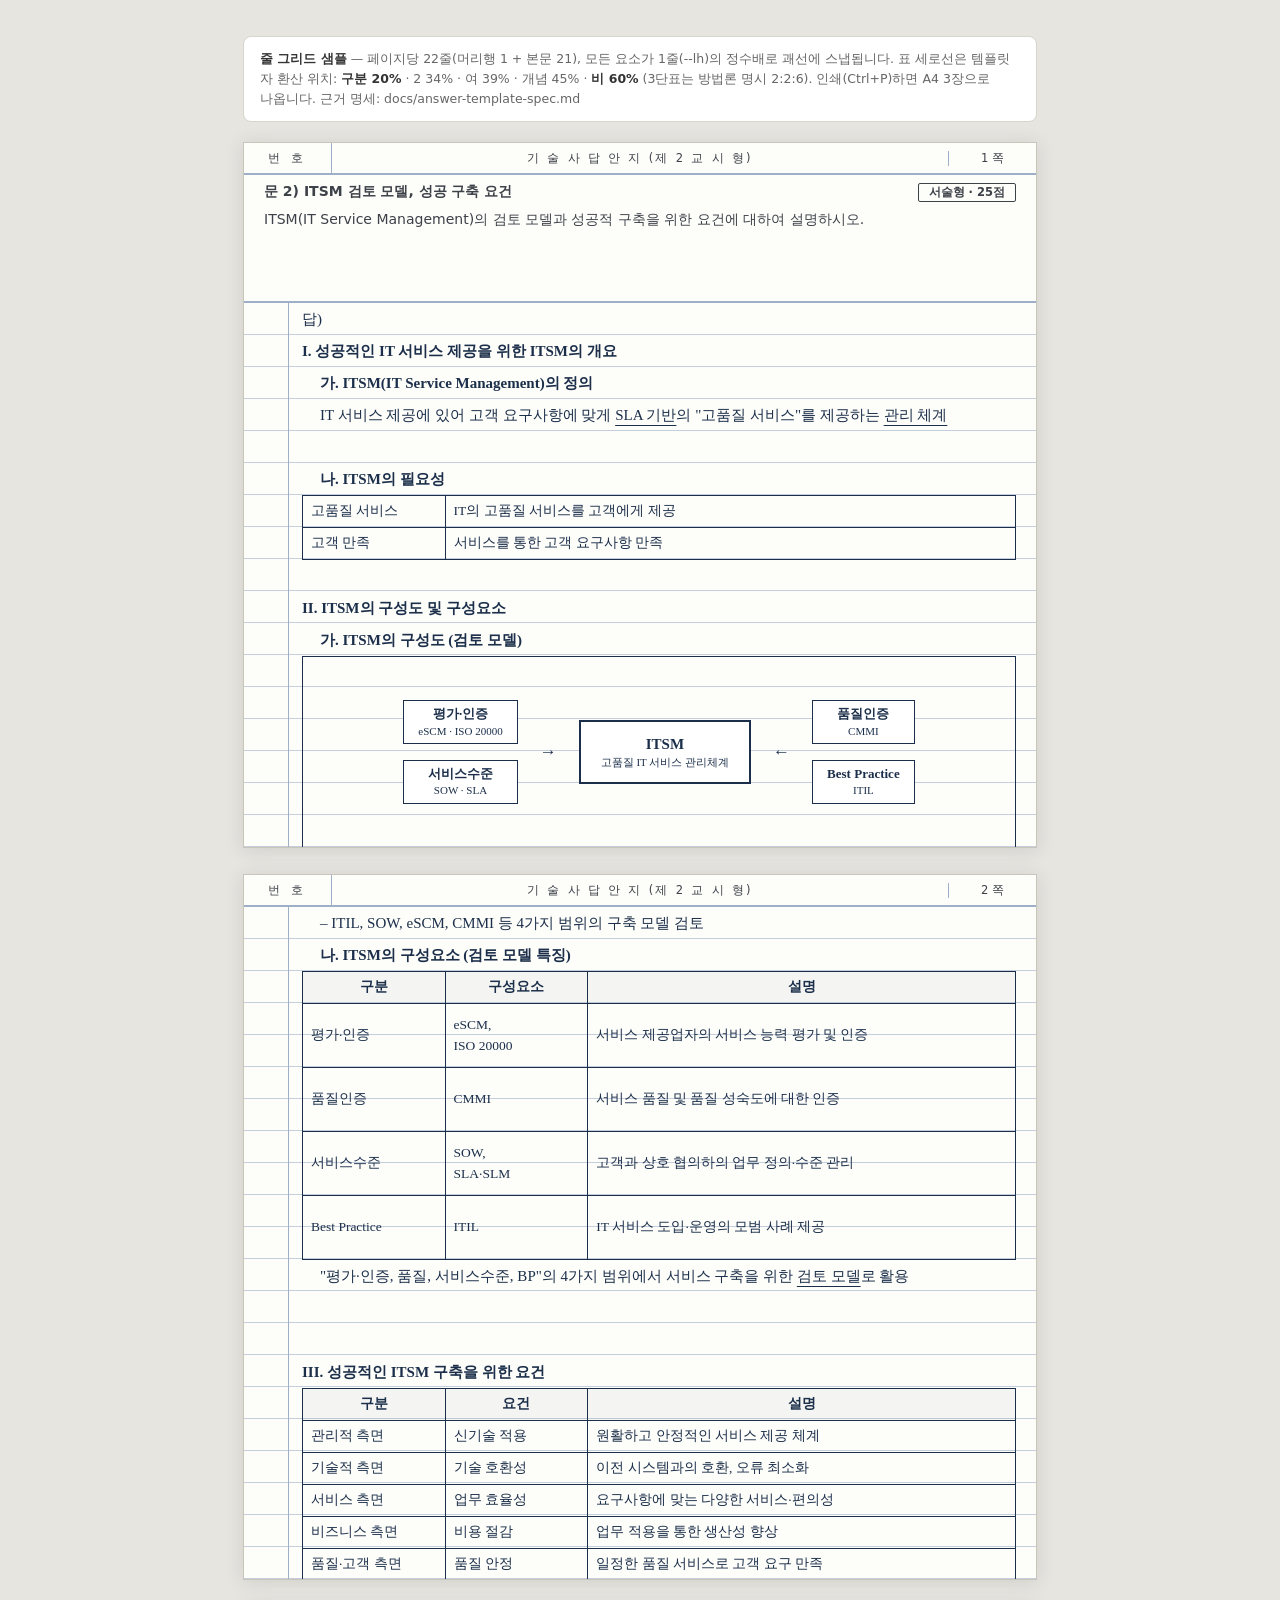
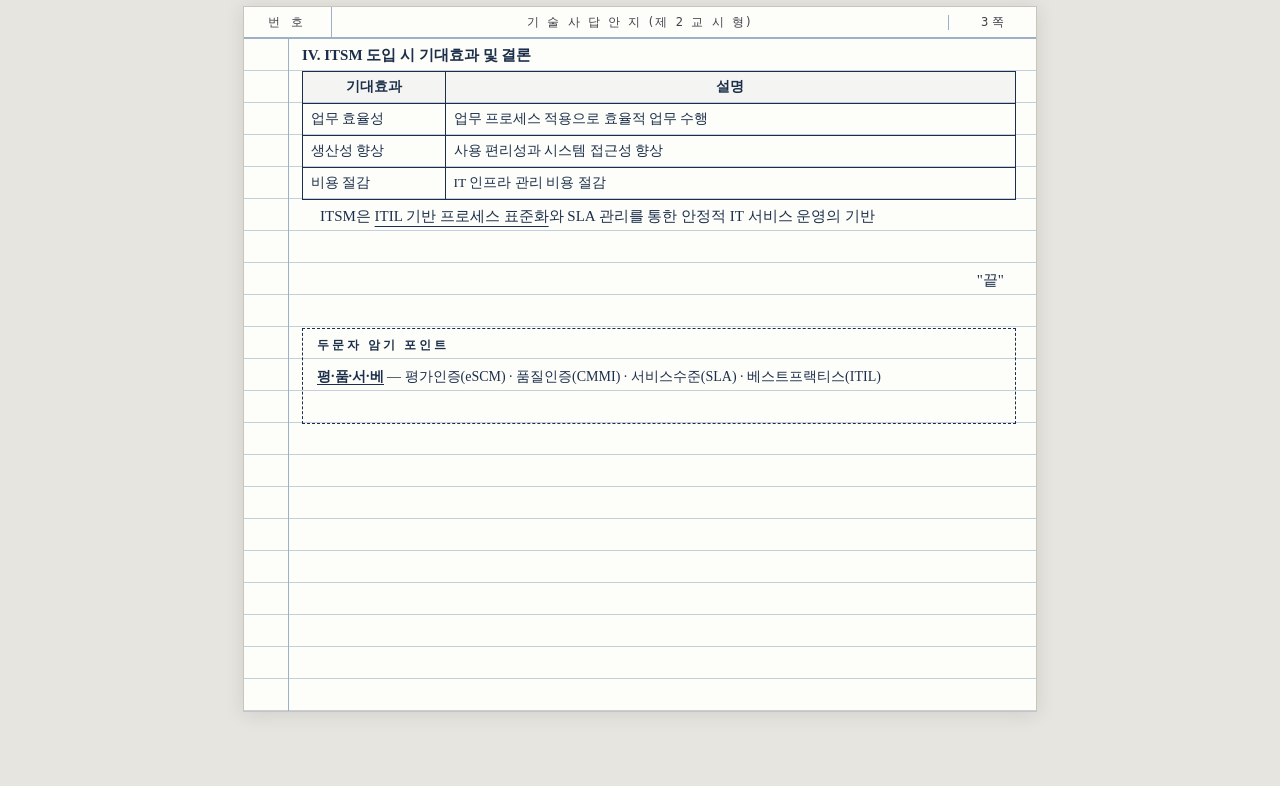
==== docs/answer-template-sample.html @ 1b71e1db "답안지 템플릿 샘플 — 실물 답안지 줄 그리드(22줄) 2교시형 완성 예시 Co-Authored-By: Claude Fable 5 <noreply@anthropic.com> Cla" ====
<!DOCTYPE html>
<html lang="ko">
<head>
<meta charset="utf-8">
<meta name="viewport" content="width=device-width, initial-scale=1">
<title>기술사 답안지 샘플 — 2교시형 (ITSM)</title>
<style>
/* ================================================================
   기술사 답안지 — ITPE 실전 템플릿 재현 샘플 (2교시형 4단락)
   근거: docs/answer-template-spec.md
   핵심: 모든 요소가 줄 단위(--lh)의 정수배로 괘선 그리드에 스냅된다.
   ================================================================ */
* { box-sizing: border-box; margin: 0; padding: 0; }

:root {
  --lh: 32px;                 /* 답안지 1줄 (인쇄 시 10.5mm) */
  --ink: #1c2f4a;             /* 볼펜 잉크(청흑) — 답안 본문/표/그림 */
  --chrome: #3d4148;          /* 인쇄체(머리행·문제 스트립) */
  --rule: #c5cedd;            /* 괘선 */
  --rule2: #9db0c8;           /* 굵은 괘선(거터·머리행) */
  --paper: #fdfdfa;
}

@counter-style ganada {
  system: fixed; symbols: "가" "나" "다" "라" "마" "바" "사" "아" "자" "차";
  suffix: ". ";
}

html { -webkit-print-color-adjust: exact; print-color-adjust: exact; }
body {
  background: #e6e5e0;
  color: var(--ink);
  font-family: "Noto Serif KR", "Noto Serif CJK KR", "Nanum Myeongjo",
    "Source Han Serif K", Batang, AppleMyungjo, serif;
  font-size: 15px;
  padding: 36px 12px 48px;
  word-break: keep-all;
  counter-reset: sec;
}

/* ---------- 화면 전용 안내(인쇄 제외) ---------- */
.ruler-note {
  max-width: 794px; margin: 0 auto 20px;
  font-family: system-ui, sans-serif; font-size: 12.5px; color: #666;
  line-height: 1.6; padding: 12px 16px; background: #fff;
  border: 1px solid #d8d5cc; border-radius: 8px;
}
.ruler-note b { color: #333; }

/* ---------- 페이지 ---------- */
.page {
  width: min(794px, 100%);
  margin: 0 auto 26px;
  background: var(--paper);
  border: 1px solid #c9c5ba;
  box-shadow: 0 2px 18px rgba(40, 40, 30, 0.12);
}

/* 머리행(1줄): 번호칸 · 표제 · 쪽수 */
.page-head {
  height: var(--lh);
  display: flex; align-items: center;
  font-family: system-ui, sans-serif;
  font-size: 11.5px; color: var(--chrome);
  border-bottom: 2px solid var(--rule2);
}
.ph-box {
  width: 88px; height: 100%;
  display: flex; align-items: center; justify-content: center;
  border-right: 1px solid var(--rule2);
  letter-spacing: 0.3em;
}
.ph-title { flex: 1; text-align: center; letter-spacing: 0.2em; }
.ph-num { width: 88px; text-align: center; border-left: 1px solid var(--rule2); }

/* 문제 스트립(1쪽 전용, 4줄) — 템플릿 {kind}{points}{title}{question} 영역 */
.q-strip {
  height: calc(4 * var(--lh));
  padding: 8px 20px 0 20px;
  border-bottom: 2px solid var(--rule2);
  font-family: system-ui, sans-serif;
  color: var(--chrome);
  overflow: hidden;
}
.qs-top { display: flex; justify-content: space-between; align-items: baseline; }
.qs-no { font-weight: 700; font-size: 14px; }
.qs-kind {
  font-size: 11.5px; font-weight: 700;
  border: 1px solid var(--chrome); padding: 1px 10px; border-radius: 2px;
}
.qs-text { margin-top: 6px; font-size: 14px; line-height: 1.65; }

/* 괘선 본문 — 페이지당 21줄(1쪽은 17줄, --body로 지정) */
.body {
  position: relative;
  height: calc(var(--body, 21) * var(--lh));
  overflow: hidden;
  background: repeating-linear-gradient(to bottom,
    transparent 0 calc(var(--lh) - 1px),
    var(--rule) calc(var(--lh) - 1px) var(--lh));
}
/* 좌측 번호 거터 세로선 */
.body::before {
  content: ""; position: absolute; left: 44px; top: 0; bottom: 0;
  width: 1px; background: var(--rule2);
}
.content { margin: 0 20px 0 58px; }

/* ---------- 줄 스냅 요소 ---------- */
.content h2, .content h3, .content p {
  line-height: var(--lh); font-size: 15px; font-weight: 400;
}
.content h2 {
  font-weight: 700;
  counter-increment: sec; counter-reset: sub;
}
.content h2::before { content: counter(sec, upper-roman) ". "; }
.content h3 { font-weight: 700; counter-increment: sub; padding-left: 18px; }
.content h3::before { content: counter(sub, ganada) ". "; }

/* 2교시형: 단락(h2) 사이 1줄 띄움 — 1교시형(.p1)은 띄우지 않는다 */
.content.p2 h2:not(:first-of-type) { margin-top: var(--lh); }

.ans { font-weight: 700; }
.def { min-height: calc(2 * var(--lh)); padding-left: 18px; }
.gloss { padding-left: 18px; }
.end { text-align: right; padding-right: 12px; font-weight: 700; }
.gap { height: var(--lh); }
.content u { text-underline-offset: 5px; text-decoration-thickness: 1px; }

/* ---------- 표 (템플릿 자 칼럼 규격) ---------- */
.content table {
  width: 100%; border-collapse: collapse; table-layout: fixed;
  font-size: 13.5px;
}
.content th, .content td {
  border: 1px solid var(--ink);
  padding: 2px 8px;
  vertical-align: middle;
  line-height: 1.5;
  overflow: hidden;
}
.content th {
  font-weight: 700; text-align: center;
  background: rgba(28, 47, 74, 0.04);
}
.content tr { height: var(--lh); }
.content tr.r2 { height: calc(2 * var(--lh)); }
/* 3단표 2:2:6 [1교시 43/65] */
.t3 th:nth-child(1) { width: 20%; }
.t3 th:nth-child(2) { width: 20%; }
/* 2단표: 구분(자 20%) / 설명 */
.t2 th:nth-child(1), .t2 td:first-child { width: 20%; }
/* 비교표: 구분 20 / 40 / 40 (자 '비'=60%) */
.tcmp th:nth-child(1) { width: 20%; }
.tcmp th:nth-child(2) { width: 40%; }

/* ---------- 개념도 (6줄 고정) ---------- */
.diagram {
  height: calc(6 * var(--lh));
  border: 1.5px solid var(--ink);
  display: flex; align-items: center; justify-content: center;
  gap: 22px; padding: 0 12px; overflow: hidden;
}
.d-col { display: flex; flex-direction: column; gap: 16px; }
.d-row { display: flex; align-items: center; gap: 14px; }
.d-box {
  border: 1.5px solid var(--ink); background: #fff;
  padding: 4px 14px; text-align: center;
  font-size: 13px; font-weight: 700; line-height: 1.4;
}
.d-box small { display: block; font-size: 11px; font-weight: 400; }
.d-box.soft { border-style: dashed; border-width: 1px; font-weight: 400; }
.d-box.d-hub { border-width: 2.5px; padding: 12px 20px; font-size: 15px; }
.d-arrow { font-weight: 700; font-size: 17px; flex: none; }

/* ---------- 두문자 암기 박스 (3줄) ---------- */
.mnemonic {
  height: calc(3 * var(--lh));
  border: 1.5px dashed var(--ink);
  padding: 0 14px; overflow: hidden;
}
.mn-label {
  line-height: var(--lh); font-size: 12px; font-weight: 700;
  letter-spacing: 0.25em;
}
.mnemonic p { line-height: var(--lh); font-size: 14px; }
.mnemonic b { border-bottom: 1px solid var(--ink); }

/* ---------- 인쇄 (A4 세로) ---------- */
@page { size: A4 portrait; margin: 12mm 14mm; }
@media print {
  :root { --lh: 10.5mm; }
  body { background: #fff; padding: 0; }
  .ruler-note { display: none; }
  .page {
    width: auto; margin: 0; border: 1px solid #aaa; box-shadow: none;
    page-break-after: always;
  }
  .page:last-child { page-break-after: auto; }
}
</style>
</head>
<body>

<div class="ruler-note">
  <b>줄 그리드 샘플</b> — 페이지당 22줄(머리행 1 + 본문 21), 모든 요소가 1줄(--lh)의 정수배로
  괘선에 스냅됩니다. 표 세로선은 템플릿 자 환산 위치:
  <b>구분 20%</b> · 2 34% · 여 39% · 개념 45% · <b>비 60%</b> (3단표는 방법론 명시 2:2:6).
  인쇄(Ctrl+P)하면 A4 3장으로 나옵니다. 근거 명세: docs/answer-template-spec.md
</div>

<!-- ================================ 1쪽 ================================ -->
<div class="page">
  <div class="page-head">
    <span class="ph-box">번 호</span>
    <span class="ph-title">기 술 사 답 안 지 (제 2 교 시 형)</span>
    <span class="ph-num">1 쪽</span>
  </div>
  <div class="q-strip">
    <div class="qs-top">
      <span class="qs-no">문 2) ITSM 검토 모델, 성공 구축 요건</span>
      <span class="qs-kind">서술형 · 25점</span>
    </div>
    <p class="qs-text">ITSM(IT Service Management)의 검토 모델과 성공적 구축을 위한 요건에 대하여 설명하시오.</p>
  </div>
  <div class="body" style="--body:17">
    <div class="content p2">
      <p class="ans">답)</p>
      <h2>성공적인 IT 서비스 제공을 위한 ITSM의 개요</h2>
      <h3>ITSM(IT Service Management)의 정의</h3>
      <p class="def">IT 서비스 제공에 있어 고객 요구사항에 맞게 <u>SLA 기반</u>의 "고품질 서비스"를 제공하는 <u>관리 체계</u></p>
      <h3>ITSM의 필요성</h3>
      <table class="t2">
        <tbody>
          <tr><td>고품질 서비스</td><td>IT의 고품질 서비스를 고객에게 제공</td></tr>
          <tr><td>고객 만족</td><td>서비스를 통한 고객 요구사항 만족</td></tr>
        </tbody>
      </table>
      <h2>ITSM의 구성도 및 구성요소</h2>
      <h3>ITSM의 구성도 (검토 모델)</h3>
      <div class="diagram">
        <div class="d-col">
          <div class="d-box">평가·인증<small>eSCM · ISO 20000</small></div>
          <div class="d-box">서비스수준<small>SOW · SLA</small></div>
        </div>
        <span class="d-arrow">→</span>
        <div class="d-box d-hub">ITSM<small>고품질 IT 서비스 관리체계</small></div>
        <span class="d-arrow">←</span>
        <div class="d-col">
          <div class="d-box">품질인증<small>CMMI</small></div>
          <div class="d-box">Best Practice<small>ITIL</small></div>
        </div>
      </div>
    </div>
  </div>
</div>

<!-- ================================ 2쪽 ================================ -->
<div class="page">
  <div class="page-head">
    <span class="ph-box">번 호</span>
    <span class="ph-title">기 술 사 답 안 지 (제 2 교 시 형)</span>
    <span class="ph-num">2 쪽</span>
  </div>
  <div class="body">
    <!-- 페이지 분할 유의: h3 카운터가 앞 쪽에서 이어지므로 시드(sub 1)를 넘긴다 -->
    <div class="content p2" style="counter-reset: sub 1;">
      <p class="gloss">– ITIL, SOW, eSCM, CMMI 등 4가지 범위의 구축 모델 검토</p>
      <h3>ITSM의 구성요소 (검토 모델 특징)</h3>
      <table class="t3">
        <thead>
          <tr><th>구분</th><th>구성요소</th><th>설명</th></tr>
        </thead>
        <tbody>
          <tr class="r2"><td>평가·인증</td><td>eSCM,<br>ISO 20000</td><td>서비스 제공업자의 서비스 능력 평가 및 인증</td></tr>
          <tr class="r2"><td>품질인증</td><td>CMMI</td><td>서비스 품질 및 품질 성숙도에 대한 인증</td></tr>
          <tr class="r2"><td>서비스수준</td><td>SOW,<br>SLA·SLM</td><td>고객과 상호 협의하의 업무 정의·수준 관리</td></tr>
          <tr class="r2"><td>Best Practice</td><td>ITIL</td><td>IT 서비스 도입·운영의 모범 사례 제공</td></tr>
        </tbody>
      </table>
      <p class="def">"평가·인증, 품질, 서비스수준, BP"의 4가지 범위에서 서비스 구축을 위한 <u>검토 모델</u>로 활용</p>
      <div class="gap"></div><!-- 2교시형 단락 간 1줄 (페이지 첫 h2라 CSS 자동 여백 미적용) -->
      <h2>성공적인 ITSM 구축을 위한 요건</h2>
      <table class="t3">
        <thead>
          <tr><th>구분</th><th>요건</th><th>설명</th></tr>
        </thead>
        <tbody>
          <tr><td>관리적 측면</td><td>신기술 적용</td><td>원활하고 안정적인 서비스 제공 체계</td></tr>
          <tr><td>기술적 측면</td><td>기술 호환성</td><td>이전 시스템과의 호환, 오류 최소화</td></tr>
          <tr><td>서비스 측면</td><td>업무 효율성</td><td>요구사항에 맞는 다양한 서비스·편의성</td></tr>
          <tr><td>비즈니스 측면</td><td>비용 절감</td><td>업무 적용을 통한 생산성 향상</td></tr>
          <tr><td>품질·고객 측면</td><td>품질 안정</td><td>일정한 품질 서비스로 고객 요구 만족</td></tr>
        </tbody>
      </table>
    </div>
  </div>
</div>

<!-- ================================ 3쪽 ================================ -->
<div class="page">
  <div class="page-head">
    <span class="ph-box">번 호</span>
    <span class="ph-title">기 술 사 답 안 지 (제 2 교 시 형)</span>
    <span class="ph-num">3 쪽</span>
  </div>
  <div class="body">
    <div class="content p2">
      <h2>ITSM 도입 시 기대효과 및 결론</h2>
      <table class="t2">
        <thead>
          <tr><th>기대효과</th><th>설명</th></tr>
        </thead>
        <tbody>
          <tr><td>업무 효율성</td><td>업무 프로세스 적용으로 효율적 업무 수행</td></tr>
          <tr><td>생산성 향상</td><td>사용 편리성과 시스템 접근성 향상</td></tr>
          <tr><td>비용 절감</td><td>IT 인프라 관리 비용 절감</td></tr>
        </tbody>
      </table>
      <p class="def">ITSM은 <u>ITIL 기반 프로세스 표준화</u>와 SLA 관리를 통한 안정적 IT 서비스 운영의 기반</p>
      <p class="end">"끝"</p>
      <div class="gap"></div>
      <div class="mnemonic">
        <div class="mn-label">두문자 암기 포인트</div>
        <p><b>평·품·서·베</b> — 평가인증(eSCM) · 품질인증(CMMI) · 서비스수준(SLA) · 베스트프랙티스(ITIL)</p>
      </div>
    </div>
  </div>
</div>

</body>
</html>
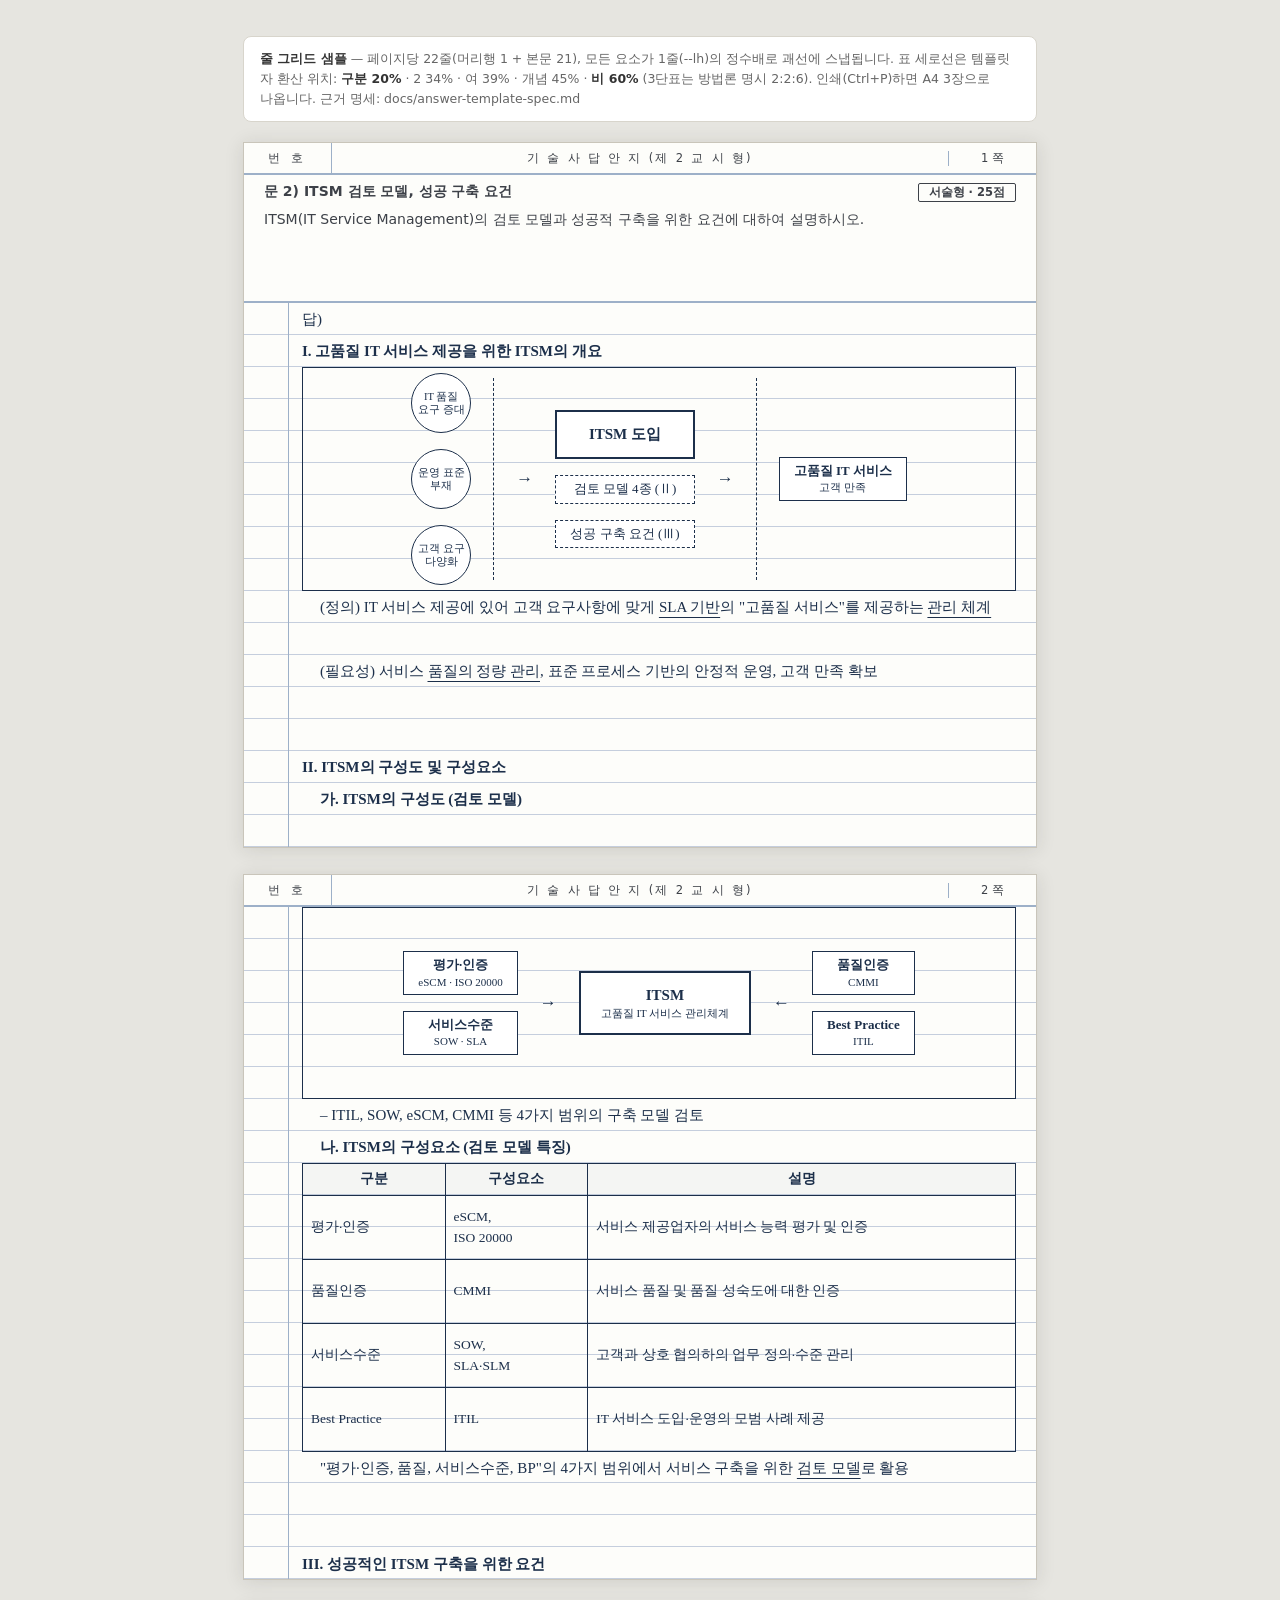
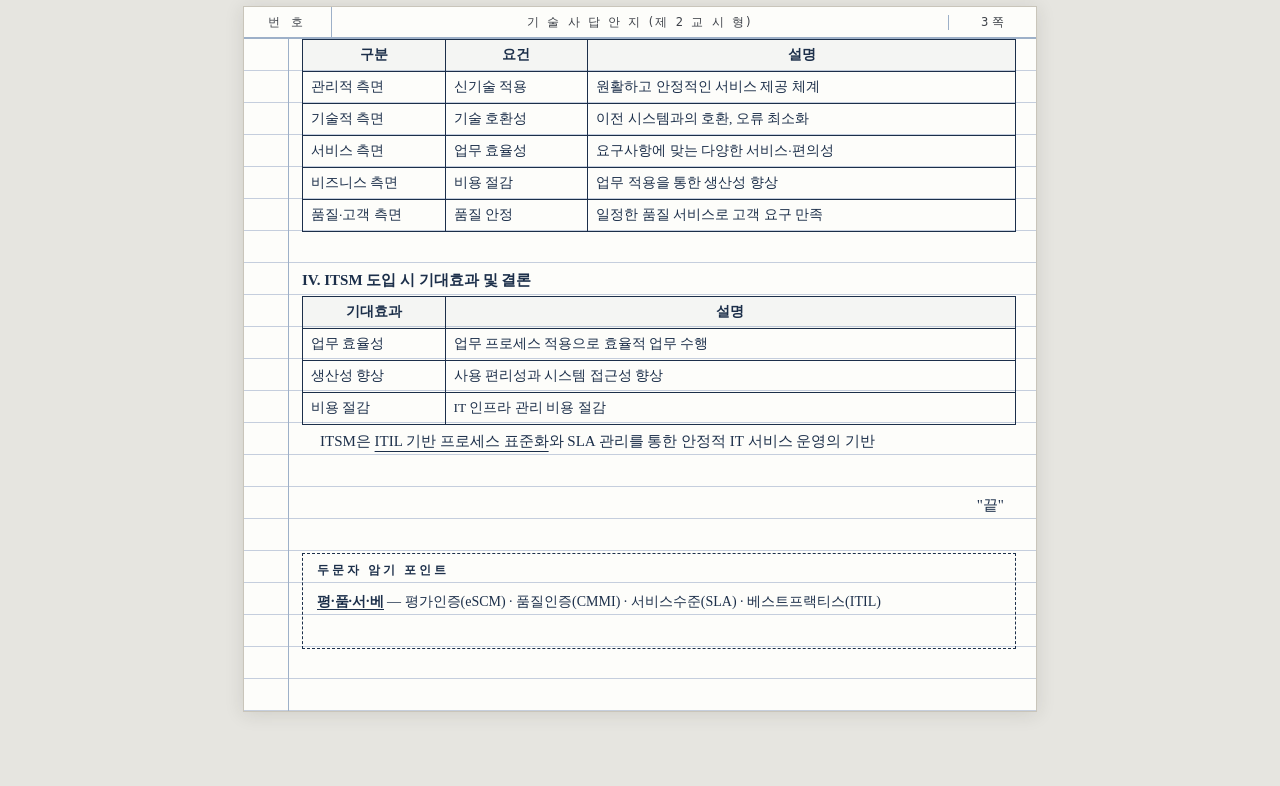
==== commit 18115814: "서론 반려 수정(V5.0 로드맵형 Type IV) + 프론트 A+B UI 스펙·목업 - 답안지 샘플 1단락: 정의/필요성 목차형 → V5.0 표준 그림 서론   (등장배경 3원 +" ====
--- a/docs/answer-template-sample.html
+++ b/docs/answer-template-sample.html
@@ -155,13 +155,23 @@
 .tcmp th:nth-child(1) { width: 20%; }
 .tcmp th:nth-child(2) { width: 40%; }
 
-/* ---------- 개념도 (6줄 고정) ---------- */
+/* ---------- 개념도 (6줄 고정 · 서론 로드맵은 7줄 허용) ---------- */
 .diagram {
   height: calc(6 * var(--lh));
   border: 1.5px solid var(--ink);
   display: flex; align-items: center; justify-content: center;
   gap: 22px; padding: 0 12px; overflow: hidden;
 }
+.diagram.d7 { height: calc(7 * var(--lh)); }
+/* 서론 Intro: 등장배경 원형 + 3단 구분 점선 [답안작성론 Intro, 2교시 42~43/71] */
+.d-circle {
+  width: 60px; height: 60px; border-radius: 50%;
+  border: 1.5px solid var(--ink); background: #fff;
+  display: flex; align-items: center; justify-content: center;
+  text-align: center; font-size: 10.5px; font-weight: 400; line-height: 1.25;
+  padding: 4px;
+}
+.d-sep { align-self: stretch; border-left: 1px dashed var(--ink); margin: 10px 0; }
 .d-col { display: flex; flex-direction: column; gap: 16px; }
 .d-row { display: flex; align-items: center; gap: 14px; }
 .d-box {
@@ -227,18 +237,46 @@
   <div class="body" style="--body:17">
     <div class="content p2">
       <p class="ans">답)</p>
-      <h2>성공적인 IT 서비스 제공을 위한 ITSM의 개요</h2>
-      <h3>ITSM(IT Service Management)의 정의</h3>
-      <p class="def">IT 서비스 제공에 있어 고객 요구사항에 맞게 <u>SLA 기반</u>의 "고품질 서비스"를 제공하는 <u>관리 체계</u></p>
-      <h3>ITSM의 필요성</h3>
-      <table class="t2">
-        <tbody>
-          <tr><td>고품질 서비스</td><td>IT의 고품질 서비스를 고객에게 제공</td></tr>
-          <tr><td>고객 만족</td><td>서비스를 통한 고객 요구사항 만족</td></tr>
-        </tbody>
-      </table>
+      <h2>고품질 IT 서비스 제공을 위한 ITSM의 개요</h2>
+      <!-- 서론 Type IV(로드맵): 물어본 항목(검토 모델·구축 요건)을 하나의 그림으로,
+           등장배경 3원 + 3단 구분 점선. 7줄 [2교시 42~43/71, 답안작성론 Intro] -->
+      <div class="diagram d7">
+        <div class="d-col">
+          <div class="d-circle">IT 품질<br>요구 증대</div>
+          <div class="d-circle">운영 표준<br>부재</div>
+          <div class="d-circle">고객 요구<br>다양화</div>
+        </div>
+        <span class="d-sep"></span>
+        <span class="d-arrow">→</span>
+        <div class="d-col">
+          <div class="d-box d-hub">ITSM 도입</div>
+          <div class="d-box soft">검토 모델 4종 (Ⅱ)</div>
+          <div class="d-box soft">성공 구축 요건 (Ⅲ)</div>
+        </div>
+        <span class="d-arrow">→</span>
+        <span class="d-sep"></span>
+        <div class="d-box">고품질 IT 서비스<small>고객 만족</small></div>
+      </div>
+      <p class="def">(정의) IT 서비스 제공에 있어 고객 요구사항에 맞게 <u>SLA 기반</u>의 "고품질 서비스"를 제공하는 <u>관리 체계</u></p>
+      <p class="def">(필요성) 서비스 <u>품질의 정량 관리</u>, 표준 프로세스 기반의 안정적 운영, 고객 만족 확보</p>
+      <!-- 단락 간 1줄은 CSS 자동(.p2 h2 margin-top) -->
       <h2>ITSM의 구성도 및 구성요소</h2>
       <h3>ITSM의 구성도 (검토 모델)</h3>
+      <!-- 구성도 6줄은 다음 쪽으로 이월 — 남은 1줄은 빈 괘선(실답안 관행) -->
+    </div>
+  </div>
+</div>
+
+<!-- ================================ 2쪽 ================================ -->
+<div class="page">
+  <div class="page-head">
+    <span class="ph-box">번 호</span>
+    <span class="ph-title">기 술 사 답 안 지 (제 2 교 시 형)</span>
+    <span class="ph-num">2 쪽</span>
+  </div>
+  <div class="body">
+    <!-- 페이지 분할 유의: h3 카운터가 앞 쪽에서 이어지므로 시드(sub 1)를 넘긴다 -->
+    <div class="content p2" style="counter-reset: sub 1;">
       <div class="diagram">
         <div class="d-col">
           <div class="d-box">평가·인증<small>eSCM · ISO 20000</small></div>
@@ -252,20 +290,6 @@
           <div class="d-box">Best Practice<small>ITIL</small></div>
         </div>
       </div>
-    </div>
-  </div>
-</div>
-
-<!-- ================================ 2쪽 ================================ -->
-<div class="page">
-  <div class="page-head">
-    <span class="ph-box">번 호</span>
-    <span class="ph-title">기 술 사 답 안 지 (제 2 교 시 형)</span>
-    <span class="ph-num">2 쪽</span>
-  </div>
-  <div class="body">
-    <!-- 페이지 분할 유의: h3 카운터가 앞 쪽에서 이어지므로 시드(sub 1)를 넘긴다 -->
-    <div class="content p2" style="counter-reset: sub 1;">
       <p class="gloss">– ITIL, SOW, eSCM, CMMI 등 4가지 범위의 구축 모델 검토</p>
       <h3>ITSM의 구성요소 (검토 모델 특징)</h3>
       <table class="t3">
@@ -282,6 +306,20 @@
       <p class="def">"평가·인증, 품질, 서비스수준, BP"의 4가지 범위에서 서비스 구축을 위한 <u>검토 모델</u>로 활용</p>
       <div class="gap"></div><!-- 2교시형 단락 간 1줄 (페이지 첫 h2라 CSS 자동 여백 미적용) -->
       <h2>성공적인 ITSM 구축을 위한 요건</h2>
+      <!-- 요건표(6줄)는 다음 쪽 — 제목 뒤 페이지 넘김(실답안 관행) -->
+    </div>
+  </div>
+</div>
+
+<!-- ================================ 3쪽 ================================ -->
+<div class="page">
+  <div class="page-head">
+    <span class="ph-box">번 호</span>
+    <span class="ph-title">기 술 사 답 안 지 (제 2 교 시 형)</span>
+    <span class="ph-num">3 쪽</span>
+  </div>
+  <div class="body">
+    <div class="content p2">
       <table class="t3">
         <thead>
           <tr><th>구분</th><th>요건</th><th>설명</th></tr>
@@ -294,19 +332,7 @@
           <tr><td>품질·고객 측면</td><td>품질 안정</td><td>일정한 품질 서비스로 고객 요구 만족</td></tr>
         </tbody>
       </table>
-    </div>
-  </div>
-</div>
-
-<!-- ================================ 3쪽 ================================ -->
-<div class="page">
-  <div class="page-head">
-    <span class="ph-box">번 호</span>
-    <span class="ph-title">기 술 사 답 안 지 (제 2 교 시 형)</span>
-    <span class="ph-num">3 쪽</span>
-  </div>
-  <div class="body">
-    <div class="content p2">
+      <div class="gap"></div><!-- 단락 간 1줄 (페이지 첫 h2라 자동 여백 미적용) -->
       <h2>ITSM 도입 시 기대효과 및 결론</h2>
       <table class="t2">
         <thead>
